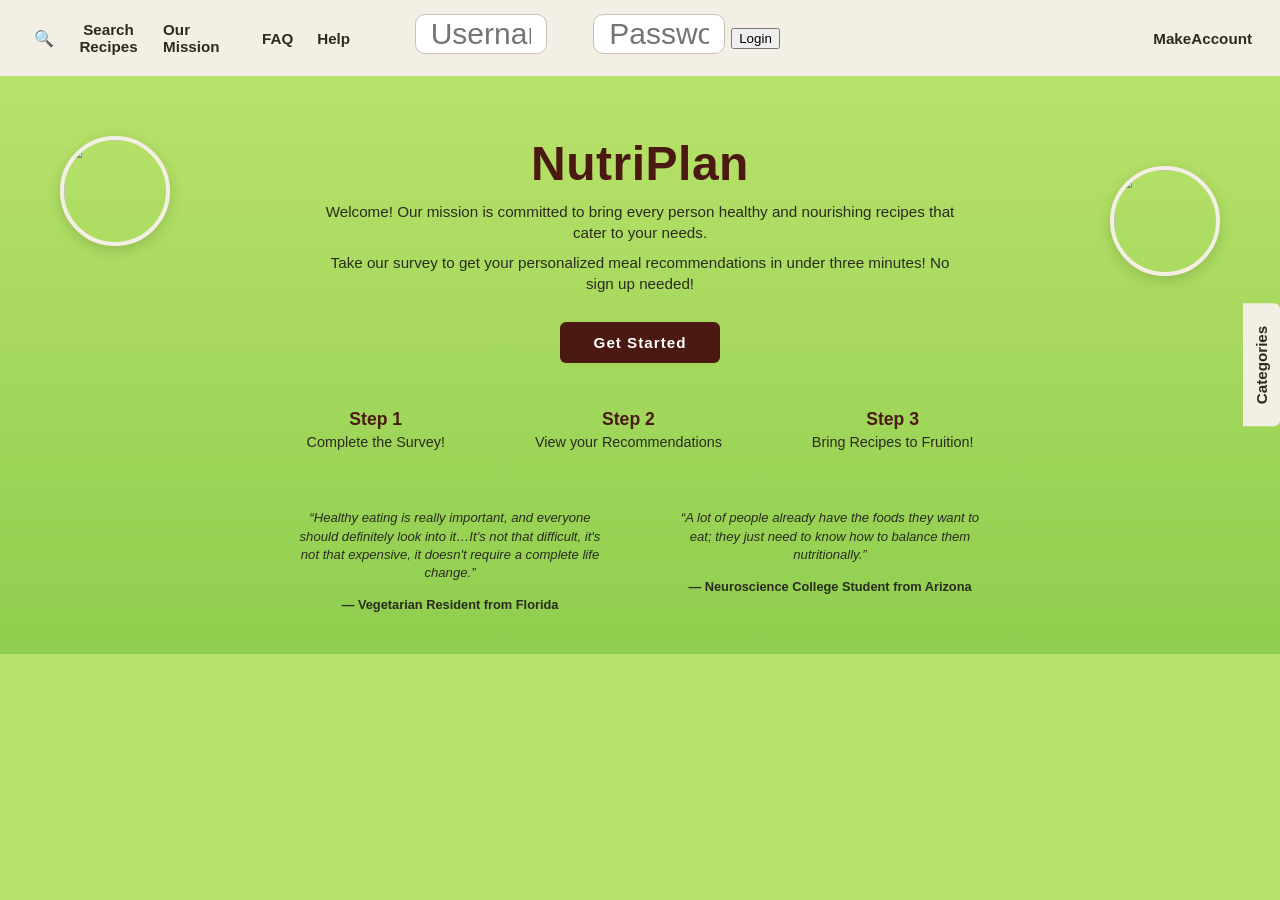
==== html/index.html @ 60be9936 "Add files via upload" ====
<!DOCTYPE html>
<html lang="en">
<head>
<meta charset="UTF-8">
<meta name="viewport" content="width=device-width, initial-scale=1.0">
<meta name="description" content="NutriPlan helps you find healthy, nourishing recipes tailored to your budget, diet, and goals. Take a 3-minute survey and get a personalized meal plan.">
<link rel="icon" href="images/favicon.ico" sizes="any">
<title>NutriPlan &mdash; Personalized Healthy Recipes</title>
<link rel="stylesheet" href="css/styles.css">
<script src="js/config.js"></script>
<script src="https://cdnjs.cloudflare.com/ajax/libs/blueimp-md5/2.19.0/js/md5.min.js"></script>
<script src="js/auth.js"></script>
<script src="js/home.js"></script>
<script src="js/cookies.js"></script>
</head>
<body>

  <!-- ===== TOP NAV ===== -->
  <header class="topnav">
    <button class="search-link" id="searchToggle" type="button" aria-haspopup="dialog" aria-expanded="false" aria-controls="searchOverlay">
      <span class="icon" aria-hidden="true">&#128269;</span> Search Recipes
    </button>

    <nav class="top-links">
      <a href="/html/mission.html">Our Mission</a>
      <a href="/html/faq.html">FAQ</a>
      <a href="/html/help.html">Help</a>
      

      <!-- Hidden Login Box -->
      <div class="login-box">
        <form>
          <input type="text" id="loginName" placeholder="Username" required>
          <input type="password" id="loginPassword" placeholder="Password" required>
          <button type="button" onclick="doLogin()">Login</button>
        </form>
        <span id="loginResult"></span>
      </div>

        <a href="/html/SignUp.html" id="">MakeAccount</a>
      <button class="categories-link-mobile" id="categoriesToggleMobile" type="button" aria-haspopup="dialog" aria-expanded="false" aria-controls="categoriesDrawer">Categories</button>
    </nav>
  </header>

  <!-- ===== SEARCH OVERLAY (hidden until toggled) ===== -->
  <div class="search-overlay" id="searchOverlay" role="dialog" aria-modal="true" aria-labelledby="searchLabel">
    <form class="search-box" id="searchForm">
      <label class="sr-only" id="searchLabel" for="searchInput">Search recipes</label>
      <input type="text" id="searchInput" name="q" placeholder="Search recipes, ingredients, cuisines..." autocomplete="off">
      <button type="submit">Search</button>
      <button type="button" class="close-btn" id="searchClose" aria-label="Close search">&times;</button>
    
    
    
    
    
    </form>
  </div>

  <!-- ===== HERO ===== -->
  <main>
    <section class="hero">
      <img class="hero-decor hero-decor--left"
           src="https://images.unsplash.com/photo-1598170845058-32b9d6a5da37?w=300&amp;h=300&amp;fit=crop&amp;auto=format&amp;q=80"
           alt="" aria-hidden="true" loading="lazy" width="110" height="110">
      <img class="hero-decor hero-decor--right"
           src="https://images.unsplash.com/photo-1565958000543-9dec3484c2f5?w=300&amp;h=300&amp;fit=crop&amp;auto=format&amp;q=80"
           alt="" aria-hidden="true" loading="lazy" width="110" height="110">

      <h1 class="logo">NutriPlan</h1>
      <p class="tagline">
        Welcome! Our mission is committed to bring every person healthy
        and nourishing recipes that cater to your needs.
      </p>
      <p class="cta-copy">
        Take our survey to get your personalized meal recommendations
        in under three minutes! No sign up needed!
      </p>

      <button class="get-started" id="getStartedBtn" type="button">Get Started</button>
      

      <!-- ===== STEPS ===== -->
      <h2 class="sr-only">How NutriPlan Works</h2>
      <div class="steps">
        <div class="step">
          <h3>Step 1</h3>
          <p>Complete the Survey!</p>
        </div>
        <div class="step">
          <h3>Step 2</h3>
          <p>View your Recommendations</p>
        </div>
        <div class="step">
          <h3>Step 3</h3>
          <p>Bring Recipes to Fruition!</p>
        </div>
      </div>

      <!-- ===== TESTIMONIALS ===== -->
      <h2 class="sr-only">What People Are Saying</h2>
      <div class="testimonials">
        <blockquote>
          <p>&ldquo;Healthy eating is really important, and everyone should
          definitely look into it&hellip;It's not that difficult, it's not
          that expensive, it doesn't require a complete life change.&rdquo;</p>
          <cite>&mdash; Vegetarian Resident from Florida</cite>
        </blockquote>
        <blockquote>
          <p>&ldquo;A lot of people already have the foods they want to eat;
          they just need to know how to balance them nutritionally.&rdquo;</p>
          <cite>&mdash; Neuroscience College Student from Arizona</cite>
        </blockquote>
      </div>

      <!-- ===== CATEGORIES TAB (desktop pull tab; hidden on mobile in favor of nav link) ===== -->
      <button class="categories-tab" id="categoriesToggle" type="button" aria-haspopup="dialog" aria-expanded="false" aria-controls="categoriesDrawer">Categories</button>
    </section>

    <!-- ===== FOOD STRIP ===== -->
    <div class="food-strip" role="img" aria-label="Assortment of fresh vegetables and fruits"></div>
  </main>

  <!-- ===== CATEGORIES DRAWER ===== -->
  <aside class="categories-drawer" id="categoriesDrawer" role="dialog" aria-modal="true" aria-labelledby="categoriesHeading">
    <button class="drawer-close" id="categoriesClose" type="button" aria-label="Close categories">&times;</button>
    <h2 id="categoriesHeading">Categories</h2>

    <div class="filter-group">
      <h3>Meal Type</h3>
     <!-- Vegan | DairyFree | GlutenFree | Garlic | Caffeine | Halal | Kosher | Vegetarian | MealCost -->

      <label><input type="checkbox" name="mealType" value="Vegan"> Vegan</label>
      <label><input type="checkbox" name="mealType" value="Dairy Free"> Dairy-Free</label>
      <label><input type="checkbox" name="mealType" value="GlutenFree"> Gluten-Free</label>
      <label><input type="checkbox" name="mealType" value="Garlic Free"> Garlic</label>
      <label><input type="checkbox" name="mealType" value="Caffeine Free"> Caffeine</label>
      <label><input type="checkbox" name="mealType" value="Halal"> Halal</label>
      <label><input type="checkbox" name="mealType" value="Kosher"> Kosher</label>
      <label><input type="checkbox" name="mealType" value="Vegetarian"> Vegetarian</label>
     
    </div>

    <div class="filter-group">
      <h3>Budget</h3>
      <label><input type="checkbox" name="budget" value="15"> Under $15</label>
      <label><input type="checkbox" name="budget" value="15-30"> $15-30</label>
      <label><input type="checkbox" name="budget" value="30plus"> $30 and above</label>
    </div>

    <div class="filter-group">
      <h3>Ingredient</h3>
      <div class="ingredient-toggle">
        <label><input type="radio" name="ingMode" value="include" checked> Include</label>
        <label><input type="radio" name="ingMode" value="exclude"> Exclude</label>
      </div>
      <label><input type="checkbox" name="ingredient" value="apples"> Apples</label>
      <label><input type="checkbox" name="ingredient" value="blueberries"> Blueberries</label>
      <label><input type="checkbox" name="ingredient" value="carrots"> Carrots</label>
      <label><input type="checkbox" name="ingredient" value="eggs"> Eggs</label>
    </div>

    <button class="apply-filters" id="applyFilters" type="button">Apply Filters</button>
  </aside>
  <div class="drawer-backdrop" id="drawerBackdrop"></div>

</body>
</html>
---- html/css/styles.css ----
:root {
  --green-light: #b9e26a;
  --green-mid: #8fce4e;
  --maroon: #4a1a12;
  --maroon-dark: #3a1310;
  --cream: #f4efe4;
  --text-dark: #2b2b1f;
  --radius: 6px;
}

* { box-sizing: border-box; }

.sr-only {
  position: absolute;
  width: 1px;
  height: 1px;
  padding: 0;
  margin: -1px;
  overflow: hidden;
  clip: rect(0, 0, 0, 0);
  white-space: nowrap;
  border: 0;
}

:focus-visible {
  outline: 3px solid #1a5c9e;
  outline-offset: 2px;
}

body
{
/* background-color: #233142; */
    margin: 0;
  font-family: 'Trebuchet MS', 'Segoe UI', sans-serif;
  color: var(--text-dark);
  background: var(--green-light);
}

body.no-scroll { overflow: hidden; }

@media (prefers-reduced-motion: reduce) {
  * { transition: none !important; animation: none !important; }
}

/* ===== TOP NAV ===== */
.topnav {
  display: flex;
  justify-content: space-between;
  align-items: center;
  padding: 14px 28px;
  background: var(--cream);
}

.search-link {
  background: none;
  border: none;
  font-size: 0.95rem;
  font-weight: 600;
  color: var(--text-dark);
  cursor: pointer;
  display: flex;
  align-items: center;
  gap: 6px;
}
.search-link .icon { font-size: 1rem; }

.top-links { display: flex; gap: 24px; align-items: center; }
.top-links a {
  color: var(--text-dark);
  text-decoration: none;
  font-size: 0.95rem;
  font-weight: 600;
}
.top-links a:hover { text-decoration: underline; }

.login-box {
    display: flex;
    align-items: center;
}

.login-box form {
    display: flex;
    align-items: center;
    gap: 6px;
    flex-wrap: nowrap;
}

.login-box input {
    width: 115px;
    padding: 6px 8px;
    border: 1px solid #c9c1b3;
    border-radius: var(--radius);
    font-size: 0.82rem;
}

.login-box button[type="submit"] {
    padding: 6px 12px;
    border: none;
    border-radius: var(--radius);
    background: var(--maroon);
    color: #fff;
    font-size: 0.82rem;
    font-weight: 700;
    cursor: pointer;
}

.categories-link-mobile {
  display: none;
  background: var(--maroon);
  color: #fff;
  border: none;
  padding: 6px 14px;
  border-radius: var(--radius);
  font-size: 0.85rem;
  font-weight: 600;
  cursor: pointer;
}

/* ===== SEARCH OVERLAY ===== */
.search-overlay {
  position: fixed;
  inset: 0;
  background: rgba(0,0,0,0.45);
  display: none;
  align-items: flex-start;
  justify-content: center;
  padding-top: 90px;
  z-index: 50;
}
.search-overlay.open { display: flex; }
.search-box {
  background: var(--cream);
  padding: 20px;
  border-radius: var(--radius);
  display: flex;
  gap: 10px;
  width: min(500px, 90vw);
}
.search-box input {
  flex: 1;
  padding: 10px 12px;
  border: 1px solid #ccc;
  border-radius: var(--radius);
  font-size: 1rem;
}
.search-box button[type="submit"] {
  background: var(--maroon);
  color: #fff;
  border: none;
  padding: 0 18px;
  border-radius: var(--radius);
  cursor: pointer;
}
.close-btn {
  background: none;
  border: none;
  font-size: 1.4rem;
  cursor: pointer;
  color: var(--text-dark);
}

/* ===== HERO ===== */
.hero {
  position: relative;
  background: linear-gradient(180deg, var(--green-light) 0%, var(--green-mid) 100%);
  text-align: center;
  padding: 60px 90px 40px;
  overflow: hidden;
}

.hero-decor {
  position: absolute;
  width: 110px;
  height: 110px;
  object-fit: cover;
  border-radius: 50%;
  top: 60px;
  border: 4px solid var(--cream);
  box-shadow: 0 4px 14px rgba(0,0,0,0.15);
}
.hero-decor--left { left: 60px; }
.hero-decor--right { right: 60px; top: 90px; }

.logo {
  font-size: 3rem;
  font-weight: 800;
  color: var(--maroon);
  margin: 0 0 10px;
  letter-spacing: 0.5px;
}

.tagline, .cta-copy {
  max-width: 640px;
  margin: 0 auto 8px;
  font-size: 0.95rem;
  color: var(--text-dark);
  line-height: 1.4;
}

.get-started {
  margin-top: 20px;
  background: var(--maroon);
  color: #fff;
  border: none;
  padding: 12px 34px;
  border-radius: var(--radius);
  font-size: 0.95rem;
  font-weight: 600;
  letter-spacing: 1px;
  cursor: pointer;
  transition: background 0.15s ease;
}
.get-started:hover { background: var(--maroon-dark); }

.steps {
  display: flex;
  justify-content: center;
  gap: 90px;
  margin-top: 46px;
  flex-wrap: wrap;
}
.step h3 {
  margin: 0 0 4px;
  color: var(--maroon);
  font-size: 1.1rem;
}
.step p { margin: 0; font-size: 0.9rem; }

.testimonials {
  display: flex;
  justify-content: center;
  gap: 60px;
  margin-top: 46px;
  flex-wrap: wrap;
  padding: 0 20px;
}
.testimonials blockquote {
  max-width: 320px;
  margin: 0;
  font-size: 0.82rem;
  font-style: italic;
  color: var(--text-dark);
  line-height: 1.4;
}
.testimonials cite {
  display: block;
  margin-top: 8px;
  font-style: normal;
  font-weight: 700;
  font-size: 0.8rem;
}

/* ===== CATEGORIES TAB ===== */
.categories-tab {
  position: absolute;
  right: 0;
  top: 50%;
  transform: translateY(-50%) rotate(180deg);
  writing-mode: vertical-rl;
  background: var(--cream);
  border: none;
  padding: 22px 10px;
  font-weight: 700;
  font-size: 0.95rem;
  border-radius: var(--radius) 0 0 var(--radius);
  cursor: pointer;
  color: var(--text-dark);
}

/* ===== FOOD STRIP ===== */
.food-strip {
  height: 160px;
  background-image: url('https://images.unsplash.com/photo-1563865436874-9aef32095fad?w=1600&h=320&fit=crop&auto=format&q=80');
  background-size: cover;
  background-position: center 40%;
}

/* ===== CATEGORIES DRAWER ===== */
.categories-drawer {
  position: fixed;
  top: 0;
  right: -340px;
  width: 320px;
  height: 100%;
  background: var(--cream);
  padding: 24px;
  box-shadow: -4px 0 14px rgba(0,0,0,0.2);
  transition: right 0.25s ease;
  z-index: 60;
  overflow-y: auto;
}
.categories-drawer.open { right: 0; }

.drawer-close {
  background: none;
  border: none;
  font-size: 1.6rem;
  position: absolute;
  top: 14px;
  right: 18px;
  cursor: pointer;
}

.categories-drawer h2 {
  color: var(--maroon);
  margin-top: 0;
}

.filter-group { margin-bottom: 22px; }
.filter-group h3 {
  font-size: 0.95rem;
  margin-bottom: 8px;
  color: var(--maroon);
}
.filter-group label {
  display: block;
  font-size: 0.88rem;
  margin-bottom: 6px;
  cursor: pointer;
}
.ingredient-toggle {
  display: flex;
  gap: 16px;
  margin-bottom: 10px;
}

.apply-filters {
  width: 100%;
  background: var(--maroon);
  color: #fff;
  border: none;
  padding: 10px;
  border-radius: var(--radius);
  font-weight: 600;
  cursor: pointer;
}

.drawer-backdrop {
  position: fixed;
  inset: 0;
  background: rgba(0,0,0,0.35);
  display: none;
  z-index: 55;
}
.drawer-backdrop.open { display: block; }

/* ===== RESPONSIVE ===== */
@media (max-width: 720px) {
  .hero { padding: 40px 20px 30px; }
  .hero-decor { display: none; }
  .steps { gap: 30px; }
  .testimonials { gap: 24px; }
  .logo { font-size: 2.2rem; }
  .categories-tab { display: none; }        /* desktop pull-tab hidden... */
  .categories-link-mobile { display: inline-block; } /* ...replaced by this nav trigger */
}

#title
{
    display: block;
    font-size: 40px;
    width: 100%;
    margin: 2% auto;
    text-align: center;
    font-family: 'Ubuntu', sans-serif;
    color: #FFFAFA;
}

#LoginDiv
{
    font-size: 20px;
    width: 0%;
    margin-left: 15%;
    padding: 25px;
   /* background-color:#f95959; */
}


#SignupDiv
{
    font-size: 30px;
    width: 70%;
    margin-left: 15%;
    padding: 25px;
    /* background-color:#f95959; */
}



#signupButton {
  width: 20%;
    margin-left: 40%;

}

#UserParadise
{
    font-size: 40px;
    text-align: center;
    font-family: 'Ubuntu', sans-serif;
    color: #FFFAFA;
    /*margin: 0 0 2% 0;*/
     margin-left: 3.5%;
    margin-bottom: 2%;
}

#SignUp
{
    font-size: 40px;
    text-align: center;
    font-family: 'Ubuntu', sans-serif;
    color: #FFFAFA;
    margin: 0 0 2% 0;
}


#options
{
    font-size: 30px;
    width: 70%;
    margin-left: 15%;
    padding: 25px;
     /* background-color:#f95959; */
}


#options h1
{
    text-align: center;
    font-family: 'Ubuntu', sans-serif;
    color: #FFFAFA;
}

#ContactBook
{
    font-size: 30px;
    width: 70%;
    margin-left: 15%;
    padding: 25px;
    /* background-color:#f95959; */
}

.section-divider {
    width: 80%;
    margin: 25px auto;
    border: 0;
    border-top: 1px solid rgba(255, 255, 255, 0.5);
}

#ContactBook h1
{
    font-size: 40px;
    width: 70%;
    margin-right: 15%;
    padding: 25px;
    text-align: left;
    font-family: 'Ubuntu', sans-serif;
    color: #FFFAFA;
}

#searchContactDiv h1
{
    text-align: center;
    font-family: 'Ubuntu', sans-serif;
    color: #FFFAFA;
}

#searchContactDiv
{
    font-size: 30px;
    width: 70%;
    margin-left: 15%;
    padding: 25px;
    /* background-color:#f95959; */
}

#loggedInDiv
{
    font-size: 30px;
    width: 70%;
    margin-left: 15%;
 /* background-color:#f95959; */
}

#accessUIDiv
{
    font-size: 30px;
    width: 70%;
    margin-left: 15%;
    padding: 25px;
     /* background-color:#f95959; */;
}

.buttons
{
    font-size: 30px;
    border-radius: 25px;
    width: 50%;
        height: 55px;
    margin-left: 25%;
        margin-bottom: 1%;
    font-family: 'Ubuntu', sans-serif;
}

.buttons:hover{
    background-color: #455d7a;
    color: #FFFFFF;
    opacity: 50%;
}

#loginName
{
        font-size: 30px;
}

.options {
  display: flex;       /* Aligns the buttons horizontally */
  gap: 10px;           /* Puts a 10px space between the buttons */
}

#signup{
font-size: 30px;
    width: 70%;
    margin-left: 15%;
    padding: 25px;
    /* background-color:#f95959; */

}


#loginPassword
{
        font-size: 30px;
}
#searchText
{
        font-size: 30px;
}
#colorText
{
        font-size: 30px;
}

input[type="text"],input[type="password"]{
    border-radius: 10px;
    text-align: center;
    width: 40%;
        height: 40px;
        font-size: 22px;
        padding: 0 15px;
    margin-left: 10%;
    margin-bottom: 2%;
    font-family: 'Ubuntu', sans-serif;
        box-sizing: border-box;
}

#inner-title{
    display: inline-block;
    font-size: 0.8em;
    width: 90%;
    text-align: center;
    margin-left: 5%;
    margin-bottom: 2%;
    font-family: 'Ubuntu', sans-serif;
    color: #FFFAFA;
}

#loginResult{
    display: inline-block;
    font-size: 0.8em;
    width: 90%;
    text-align: center;
    margin-left: 5%;
    margin-bottom: 2%;
    font-family: 'Ubuntu', sans-serif;
    color: #95060a;
}

#userName{
    /*display: inline-block;*/
    width: 80%;
    /*margin-left: 10%;*/
    text-align: center;
        font-family: 'Ubuntu', sans-serif;
    color: #FFFAFA;
}

#contactAddResult{
    display: inline-block;
    width: 80%;
    margin-left: 10%;
    text-align: center;
        font-family: 'Ubuntu', sans-serif;
    color: #FFFAFA;
}

#contactEditResult{
    display: inline-block;
    width: 80%;
    margin-left: 10%;
    text-align: center;
        font-family: 'Ubuntu', sans-serif;
    color: #FFFAFA;
}

#contactSearchResult{
    display: inline-block;
    width: 80%;
    margin-left: 10%;
    text-align: center;
        font-family: 'Ubuntu', sans-serif;
    color: #FFFAFA;
}

#ContactList,
#ContactList h3,
#ContactList p {
    display: block;
    font-size: 30px;
    width: 100%;
    margin: 2% auto 0 auto;
    text-align: left;
    font-family: 'Ubuntu', sans-serif;
    color: #FFFAFA;
}

#contactBook{
    display: inline-block;
    width: 80%;
    margin-left: 10%;
    text-align: center;
        font-family: 'Ubuntu', sans-serif;
    color: #FFFAFA;
}


#logoutButton{
    width: 20%;
    margin-left: 40%;
}

select{
    width: 30%;
    margin-left: 35%;
    margin-top: 2%;
    font-size: 0.75em;
    font-family: 'Ubuntu', sans-serif;
}

#colorSearchResult{
    display: none;
}

#contactDelResult{
    display: block;
    width: 80%;
    margin-left: 10%;
    text-align: center;
    font-family: 'Ubuntu', sans-serif;
    font-size: 30px;
    color: #FFFFFF !important;
    line-height: 1.4;
}

#colorAddResult{
    display: inline-block;
    font-size: 0.8em;
    width: 90%;
    text-align: center;
    margin-left: 5%;
    margin-top: 2%;
    margin-bottom: 1%;
    font-family: 'Ubuntu', sans-serif;
    color: #95060a;
}

/* ================================================================
   🆕 NUTRITION DASHBOARD STYLES (menu.html ONLY)
   ================================================================ */

#dashboard {
    max-width: 480px;
    margin: 0 auto;
    padding: 20px;
    background-color: #f5f5f5;
    font-family: 'Ubuntu', sans-serif;
    color: #333;
}

/* Header styles - only inside dashboard */
#dashboard #header h1 {
    font-size: 24px;
    color: #333;
    margin-bottom: 5px;
}

#dashboard #header #currentDate {
    color: #888;
    font-size: 14px;
    margin-top: 0;
}

/* Nutrition cards - only inside dashboard */
#dashboard .nutrition-card {
    background: white;
    border-radius: 12px;
    padding: 15px 20px;
    margin-bottom: 15px;
    box-shadow: 0 2px 8px rgba(0,0,0,0.1);
}

#dashboard .nutrition-card h2 {
    font-size: 16px;
    color: #555;
    margin-bottom: 10px;
}

/* Nutrition stats - only inside dashboard */
#dashboard .nutrition-stat {
    display: flex;
    justify-content: space-between;
    font-size: 14px;
    color: #333;
    margin-bottom: 5px;
}

#dashboard .nutrition-stat .percentage {
    color: #4CAF50;
    font-weight: bold;
}

/* Progress bars - only inside dashboard */
#dashboard .progress-bar {
    width: 100%;
    height: 8px;
    background-color: #e0e0e0;
    border-radius: 10px;
    margin-bottom: 15px;
    overflow: hidden;
}

#dashboard .progress-bar .progress {
    height: 100%;
    background: linear-gradient(90deg, #4CAF50, #8BC34A);
    border-radius: 10px;
    transition: width 0.5s ease;
}

/* Meal cards - only inside dashboard */
#dashboard .meal-card {
    background: white;
    border-radius: 12px;
    padding: 12px 16px;
    margin-bottom: 10px;
    display: flex;
    justify-content: space-between;
    align-items: center;
    border: 1px solid #f0f0f0;
    box-shadow: 0 1px 4px rgba(0,0,0,0.08);
}

#dashboard .meal-card .meal-name {
    font-weight: bold;
    color: #333;
    font-size: 15px;
}

#dashboard .meal-card .meal-details {
    color: #888;
    font-size: 13px;
}

#dashboard .meal-card .meal-calories {
    color: #4CAF50;
    font-weight: bold;
    font-size: 14px;
}

/* Add meal button - only inside dashboard */
#dashboard #addMealBtn {
    background: none;
    border: 2px dashed #4CAF50;
    color: #4CAF50;
    padding: 10px;
    border-radius: 8px;
    width: 100%;
    font-size: 14px;
    cursor: pointer;
    margin-top: 5px;
    font-family: 'Ubuntu', sans-serif;
}

#dashboard #addMealBtn:hover {
    background: #f0f8f0;
}

/* Quick add grid - only inside dashboard */
#dashboard .quick-add-grid {
    display: grid;
    grid-template-columns: 1fr 1fr;
    gap: 10px;
    margin: 10px 0;
}

#dashboard .quick-add-btn {
    background: white;
    border: 1px solid #ddd;
    border-radius: 10px;
    padding: 12px;
    font-size: 14px;
    cursor: pointer;
    transition: all 0.2s;
    font-family: 'Ubuntu', sans-serif;
}

#dashboard .quick-add-btn:hover {
    background: #4CAF50;
    color: white;
    border-color: #4CAF50;
}

/* Week days grid - only inside dashboard */
#dashboard .week-days {
    display: flex;
    justify-content: space-between;
    gap: 5px;
    margin: 10px 0;
}

#dashboard .week-day {
    background: white;
    border-radius: 8px;
    padding: 8px 4px;
    text-align: center;
    flex: 1;
    font-size: 12px;
    box-shadow: 0 1px 3px rgba(0,0,0,0.08);
}

#dashboard .week-day .day {
    color: #888;
    font-size: 10px;
    text-transform: uppercase;
}

#dashboard .week-day .date {
    font-weight: bold;
    color: #333;
    font-size: 16px;
}

#dashboard .week-day.today {
    background: #4CAF50;
}

#dashboard .week-day.today .day,
#dashboard .week-day.today .date {
    color: white;
}

/* Suggestion cards - only inside dashboard */
#dashboard .suggestion-card {
    background: white;
    border-radius: 10px;
    padding: 12px 16px;
    margin-bottom: 8px;
    display: flex;
    justify-content: space-between;
    align-items: center;
    box-shadow: 0 1px 3px rgba(0,0,0,0.08);
    border: 1px solid #f0f0f0;
}

#dashboard .suggestion-card .suggestion-name {
    font-weight: bold;
    color: #333;
    font-size: 14px;
}

#dashboard .suggestion-card .suggestion-details {
    color: #888;
    font-size: 12px;
}

/* Grocery items - only inside dashboard */
#dashboard .grocery-items {
    display: flex;
    flex-wrap: wrap;
    gap: 8px;
    margin: 10px 0;
}

#dashboard .grocery-tag {
    background: #e8f5e9;
    color: #2e7d32;
    padding: 5px 12px;
    border-radius: 20px;
    font-size: 13px;
}

/* Grocery count text - only inside dashboard */
#dashboard .grocery-count-text {
    font-size: 14px;
    color: #666;
}

/* Bottom navigation - only inside dashboard */
#dashboard .bottom-nav {
    position: fixed;
    bottom: 0;
    left: 0;
    right: 0;
    background: white;
    display: flex;
    justify-content: space-evenly;
    align-items: center;
    padding: 10px 0;
    box-shadow: 0 -2px 10px rgba(0,0,0,0.1);
    max-width: 480px;
    margin: 0 auto;
    border-radius: 15px 15px 0 0;
}

#dashboard .nav-item {
    text-align: center;
    font-size: 12px;
    color: #888;
    cursor: pointer;
    flex: 1;
    padding: 5px 0;
    border: none;
    background: none;
    font-family: 'Ubuntu', sans-serif;
}

#dashboard .nav-item.active {
    color: #4CAF50;
    font-weight: bold;
}

#dashboard .nav-item .nav-icon {
    display: block;
    font-size: 20px;
    margin-bottom: 2px;
}

/* Refresh button - only inside dashboard */
#dashboard #refreshBtn {
    background: none;
    border: 1px solid #ddd;
    border-radius: 20px;
    padding: 4px 12px;
    font-size: 12px;
    cursor: pointer;
    color: #888;
    float: right;
    margin-top: -30px;
}

/* Loading text - only inside dashboard */
#dashboard .loading-text {
    color: #888;
    font-size: 14px;
    text-align: center;
    padding: 20px;
}

/* Responsive adjustments - only for dashboard */
@media (max-width: 480px) {
    #dashboard {
        padding: 15px;
        padding-bottom: 80px;
    }

    #dashboard .nutrition-stat {
        font-size: 13px;
    }

    #dashboard .meal-card {
        padding: 10px 12px;
    }
}
/*Start for FAQ page*/
.faq-container {
  max-width: 700px;
  margin: 40px auto;
  padding: 0 20px;
  text-align: center;
}

.faq-item {
  border-bottom: 1px solid #000000;
}

.faq-question {
  width: 100%;
  position: relative;
  text-align: center;
  background: none;
  border: none;
  padding: 18px 40px 18px 0;
  font-size: 1.1rem;
  font-weight: bold;
  cursor: pointer;
  display: block;
}

.faq-question:hover {
  color: #ffffff;
}

.arrow {
  position: absolute;
  right: 0;
  top: 50%;
  transform: translateY(-50%);
  transition: transform 0.3s ease;
}

.faq-question.active .arrow {
  transform: translateY(-50%) rotate(180deg);
}

.faq-answer {
  max-height: 0;
  overflow: hidden;
  transition: max-height 0.3s ease;
  text-align: center;
}

.faq-answer p {
  padding-bottom: 18px;
  margin: 0;
  color: #120808;
}

.faq-header {
  display: grid;
  grid-template-columns: 1fr 1fr 1fr;
  align-items: center;
  padding: 20px 40px;
  background-color: #f5f0e6;
  border-bottom: 1px solid #ddd;
}

.header-link {
  text-decoration: none;
  color: #444;
  font-weight: bold;
  font-size: 1rem;
}

.header-link:hover {
  color: #000;
}

.header-home {
  font-size: 1.1rem;
  justify-self: center;
}

.faq-header .header-link:first-child {
  justify-self: start;
}

.faq-header .header-link:last-child {
  justify-self: end;
}
/*End for FAQ page*/

/* ===== SURVEY PAGE ===== */
.survey-page {
  min-height: 100vh;
  display: flex;
  align-items: flex-start;
  justify-content: center;
  background: linear-gradient(180deg, var(--green-light) 0%, var(--green-mid) 100%);
  padding: 50px 20px 100px;
}

.survey-card {
  background: var(--cream);
  border-radius: var(--radius);
  padding: 40px;
  width: 100%;
  max-width: 600px;
  box-shadow: 0 8px 24px rgba(0,0,0,0.15);
}

.survey-title {
  font-size: 1.8rem;
  color: var(--maroon);
  margin: 0 0 6px;
  text-align: center;
}

.survey-subtitle {
  text-align: center;
  font-size: 0.95rem;
  color: var(--text-dark);
  margin: 0 0 30px;
}

.survey-form {
  display: flex;
  flex-direction: column;
  gap: 30px;
}

.survey-section h2 {
  font-size: 1.05rem;
  color: var(--maroon);
  margin: 0 0 14px;
}

.survey-options {
  display: flex;
  flex-wrap: wrap;
  gap: 10px;
}

.survey-option {
  display: flex;
  align-items: center;
  gap: 8px;
  background: #fff;
  border: 1px solid #ddd;
  border-radius: 20px;
  padding: 8px 16px;
  font-size: 0.9rem;
  cursor: pointer;
  transition: border-color 0.15s ease, background 0.15s ease;
}

.survey-option:has(input:checked) {
  border-color: var(--maroon);
  background: #f9f0ed;
}

.survey-option input {
  cursor: pointer;
}

.survey-textarea {
  width: 100%;
  min-height: 80px;
  padding: 12px;
  border: 1px solid #c9c1b3;
  border-radius: var(--radius);
  font-family: inherit;
  font-size: 0.9rem;
  resize: vertical;
  box-sizing: border-box;
}

.survey-textarea:focus {
  outline: none;
  border-color: var(--maroon);
}

.survey-submit,
.survey-submit-link {
  background: var(--maroon);
  color: #fff;
  border: none;
  padding: 14px;
  border-radius: var(--radius);
  font-size: 1rem;
  font-weight: 700;
  cursor: pointer;
  text-align: center;
  text-decoration: none;
  display: block;
  transition: background 0.15s ease;
}

.survey-submit:hover,
.survey-submit-link:hover {
  background: var(--maroon-dark);
}

.survey-result {
  text-align: center;
}

@media (max-width: 480px) {
  .survey-card {
    padding: 26px 20px;
  }
}
/* ===== END OF SURVEY PAGE ===== */


/* ===== RESPONSIVE LAYOUT ===== */
@media (min-width: 1024px) {
    #dashboard .nutrition-card,
    #dashboard .meal-card,
    #dashboard .suggestion-card {
        padding: 20px 24px;
        font-size: 15px;
    }

    #dashboard .nutrition-card h2 {
        font-size: 18px;
        margin-bottom: 12px;
    }

    #dashboard .meal-card .meal-name {
        font-size: 17px;
    }

    #dashboard .meal-card .meal-calories {
        font-size: 15px;
    }

    #dashboard .quick-add-grid {
        grid-template-columns: repeat(4, 1fr);
    }

    #dashboard .quick-add-btn {
        font-size: 15px;
        padding: 14px;
    }

    #dashboard .week-days {
        gap: 12px;
    }

    #dashboard .week-day {
        padding: 12px 6px;
        font-size: 14px;
    }
}
/* ===== END OF RESPONSIVE LAYOUT ===== */

/* ==== LOG OUT BUTTON FIX ONLY ON DASHBOARD ==== */
#dashboard .logout-container {
    display: flex;
    justify-content: center;
    margin-top: 20px;
}

#dashboard #logoutButton {
    width: 100%;
    max-width: 240px;
    height: 48px;
    margin: 0;
    font-size: 16px;
    border-radius: 10px;
}
/* ==== END LOG OUT BUTTON FIX ONLY ON DASHBOARD ==== */
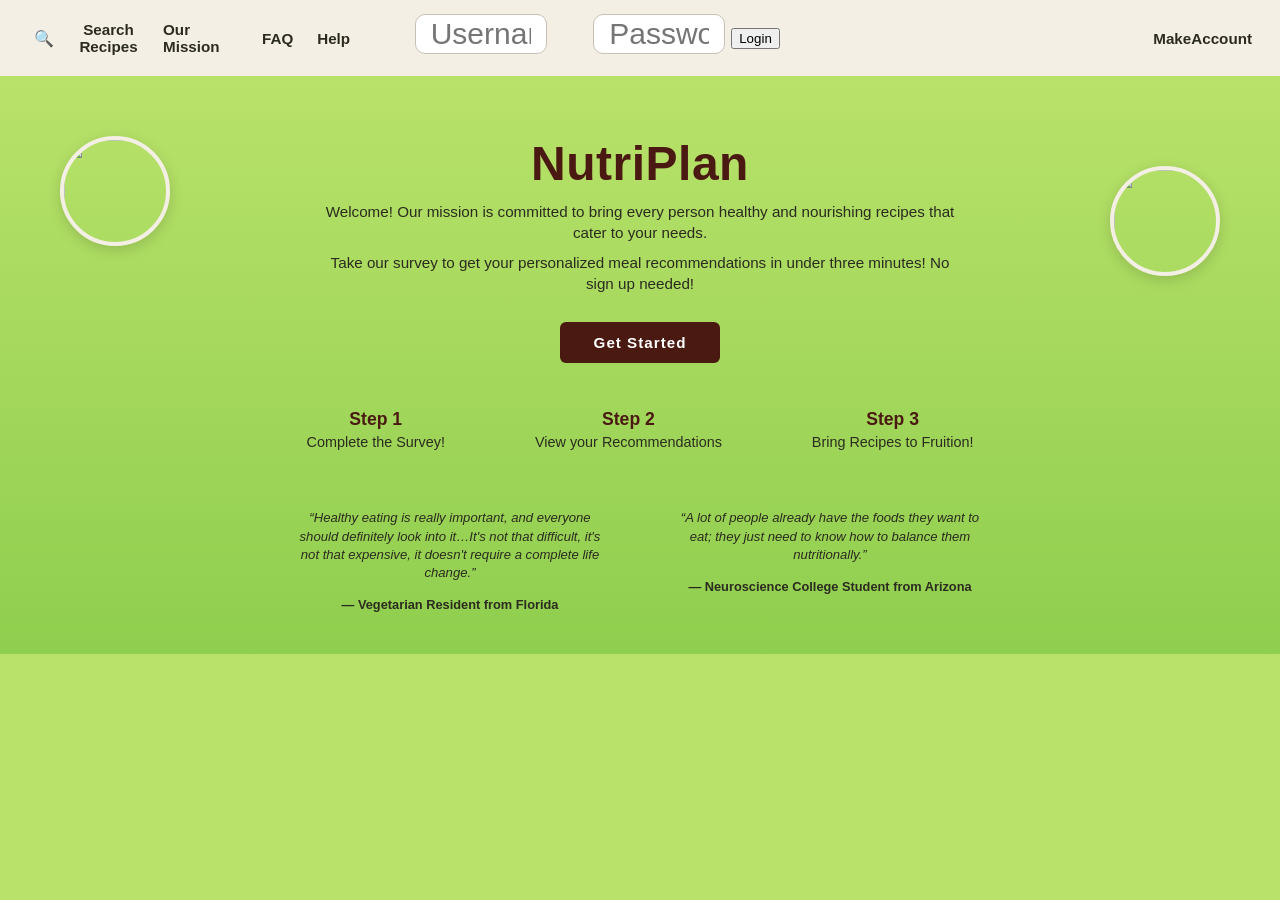
==== commit 37a0b17e: "Remove Ingredients from filters, combine filters and search. Needs beautification" ====
--- a/html/index.html
+++ b/html/index.html
@@ -45,12 +45,39 @@
   <!-- ===== SEARCH OVERLAY (hidden until toggled) ===== -->
   <div class="search-overlay" id="searchOverlay" role="dialog" aria-modal="true" aria-labelledby="searchLabel">
     <form class="search-box" id="searchForm">
+      <button type="button" class="close-btn" id="searchClose" aria-label="Close search">&times;</button>
       <label class="sr-only" id="searchLabel" for="searchInput">Search recipes</label>
       <input type="text" id="searchInput" name="q" placeholder="Search recipes, ingredients, cuisines..." autocomplete="off">
       <button type="submit">Search</button>
-      <button type="button" class="close-btn" id="searchClose" aria-label="Close search">&times;</button>
+
     
     
+      <!-- Filters -->
+      <div class="filter-group">
+      <h3>Meal Type</h3>
+     <!-- Vegan | DairyFree | GlutenFree | Garlic | Caffeine | Halal | Kosher | Vegetarian | MealCost -->
+
+        <label><input type="checkbox" name="mealType" value="Vegan"> Vegan</label>
+        <label><input type="checkbox" name="mealType" value="Dairy Free"> Dairy-Free</label>
+        <label><input type="checkbox" name="mealType" value="GlutenFree"> Gluten-Free</label>
+        <label><input type="checkbox" name="mealType" value="Garlic Free"> Garlic</label>
+        <label><input type="checkbox" name="mealType" value="Caffeine Free"> Caffeine</label>
+        <label><input type="checkbox" name="mealType" value="Halal"> Halal</label>
+        <label><input type="checkbox" name="mealType" value="Kosher"> Kosher</label>
+        <label><input type="checkbox" name="mealType" value="Vegetarian"> Vegetarian</label>
+     
+      </div>
+
+      <div class="filter-group">
+        <h3>Budget</h3>
+        <label><input type="checkbox" name="budget" value="5"> Under $5</label>
+        <label><input type="checkbox" name="budget" value="5-10"> $5-$10</label>
+        <label><input type="checkbox" name="budget" value="10plus"> $10 and above</label>
+      </div>
+
+    
+  
+
     
     
     
@@ -112,57 +139,11 @@
           <cite>&mdash; Neuroscience College Student from Arizona</cite>
         </blockquote>
       </div>
-
-      <!-- ===== CATEGORIES TAB (desktop pull tab; hidden on mobile in favor of nav link) ===== -->
-      <button class="categories-tab" id="categoriesToggle" type="button" aria-haspopup="dialog" aria-expanded="false" aria-controls="categoriesDrawer">Categories</button>
-    </section>
+   </section>
 
     <!-- ===== FOOD STRIP ===== -->
     <div class="food-strip" role="img" aria-label="Assortment of fresh vegetables and fruits"></div>
   </main>
 
-  <!-- ===== CATEGORIES DRAWER ===== -->
-  <aside class="categories-drawer" id="categoriesDrawer" role="dialog" aria-modal="true" aria-labelledby="categoriesHeading">
-    <button class="drawer-close" id="categoriesClose" type="button" aria-label="Close categories">&times;</button>
-    <h2 id="categoriesHeading">Categories</h2>
-
-    <div class="filter-group">
-      <h3>Meal Type</h3>
-     <!-- Vegan | DairyFree | GlutenFree | Garlic | Caffeine | Halal | Kosher | Vegetarian | MealCost -->
-
-      <label><input type="checkbox" name="mealType" value="Vegan"> Vegan</label>
-      <label><input type="checkbox" name="mealType" value="Dairy Free"> Dairy-Free</label>
-      <label><input type="checkbox" name="mealType" value="GlutenFree"> Gluten-Free</label>
-      <label><input type="checkbox" name="mealType" value="Garlic Free"> Garlic</label>
-      <label><input type="checkbox" name="mealType" value="Caffeine Free"> Caffeine</label>
-      <label><input type="checkbox" name="mealType" value="Halal"> Halal</label>
-      <label><input type="checkbox" name="mealType" value="Kosher"> Kosher</label>
-      <label><input type="checkbox" name="mealType" value="Vegetarian"> Vegetarian</label>
-     
-    </div>
-
-    <div class="filter-group">
-      <h3>Budget</h3>
-      <label><input type="checkbox" name="budget" value="15"> Under $15</label>
-      <label><input type="checkbox" name="budget" value="15-30"> $15-30</label>
-      <label><input type="checkbox" name="budget" value="30plus"> $30 and above</label>
-    </div>
-
-    <div class="filter-group">
-      <h3>Ingredient</h3>
-      <div class="ingredient-toggle">
-        <label><input type="radio" name="ingMode" value="include" checked> Include</label>
-        <label><input type="radio" name="ingMode" value="exclude"> Exclude</label>
-      </div>
-      <label><input type="checkbox" name="ingredient" value="apples"> Apples</label>
-      <label><input type="checkbox" name="ingredient" value="blueberries"> Blueberries</label>
-      <label><input type="checkbox" name="ingredient" value="carrots"> Carrots</label>
-      <label><input type="checkbox" name="ingredient" value="eggs"> Eggs</label>
-    </div>
-
-    <button class="apply-filters" id="applyFilters" type="button">Apply Filters</button>
-  </aside>
-  <div class="drawer-backdrop" id="drawerBackdrop"></div>
-
 </body>
 </html>
--- a/html/css/styles.css
+++ b/html/css/styles.css
@@ -133,6 +133,7 @@
   padding: 20px;
   border-radius: var(--radius);
   display: flex;
+  flex-direction: column;
   gap: 10px;
   width: min(500px, 90vw);
 }
@@ -1248,4 +1249,4 @@
     font-size: 16px;
     border-radius: 10px;
 }
-/* ==== END LOG OUT BUTTON FIX ONLY ON DASHBOARD ==== */+/* ==== END LOG OUT BUTTON FIX ONLY ON DASHBOARD ==== */
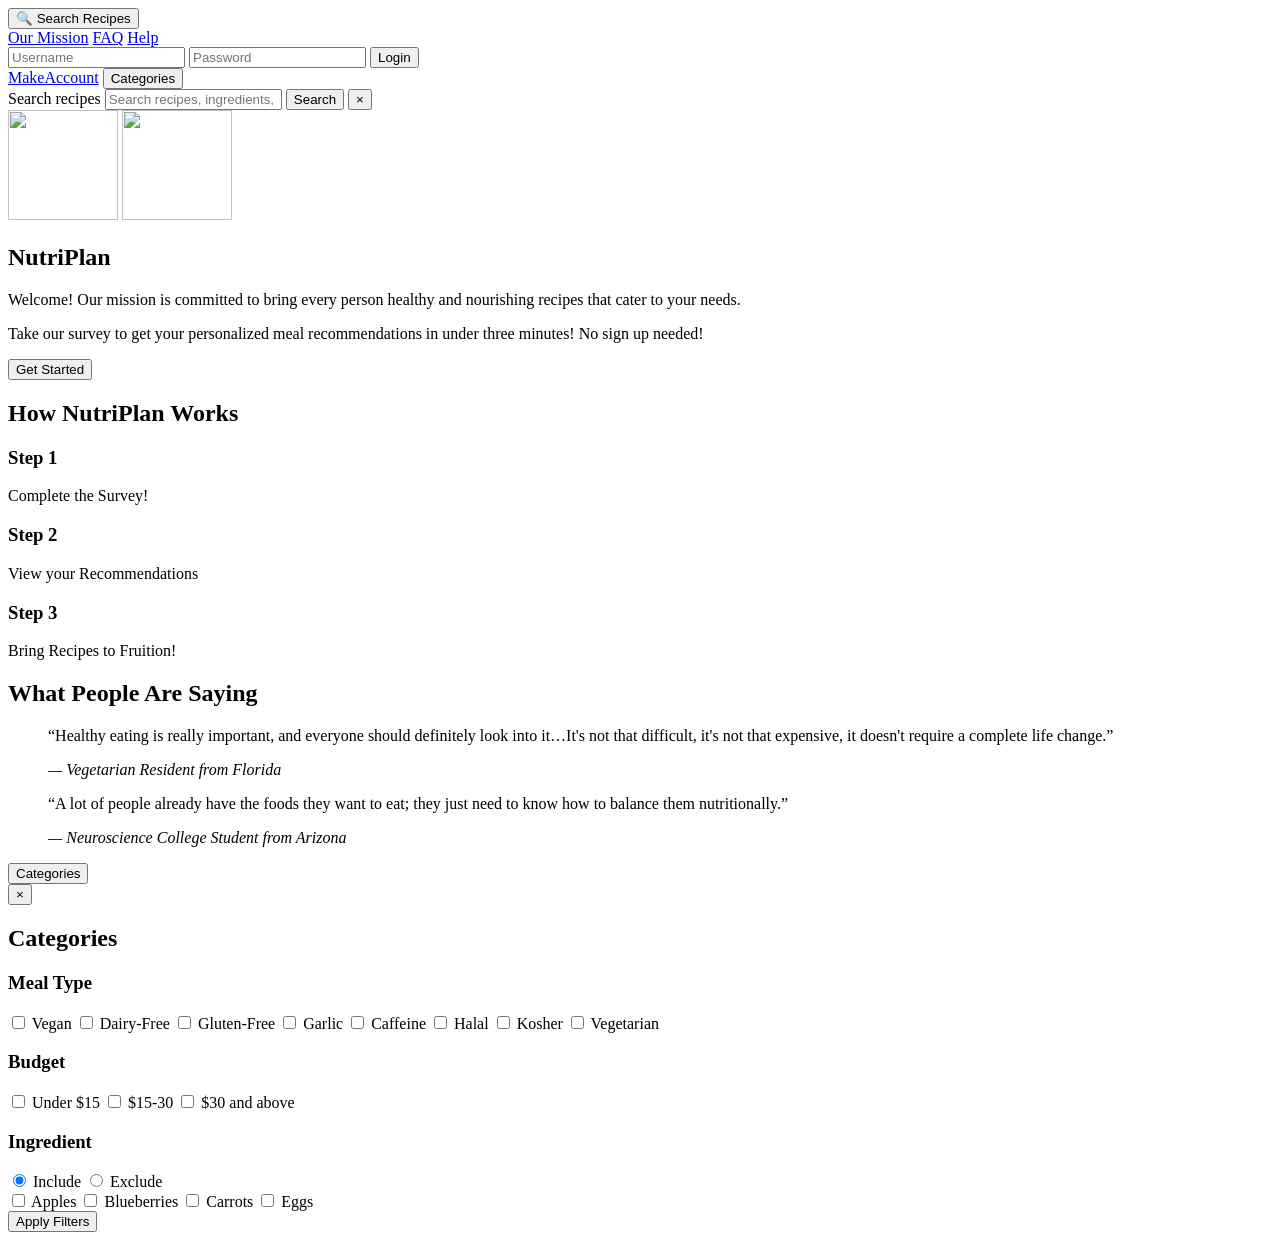
==== commit 487af6f3: "Add files via upload" ====
--- a/html/index.html
+++ b/html/index.html
@@ -45,39 +45,12 @@
   <!-- ===== SEARCH OVERLAY (hidden until toggled) ===== -->
   <div class="search-overlay" id="searchOverlay" role="dialog" aria-modal="true" aria-labelledby="searchLabel">
     <form class="search-box" id="searchForm">
-      <button type="button" class="close-btn" id="searchClose" aria-label="Close search">&times;</button>
       <label class="sr-only" id="searchLabel" for="searchInput">Search recipes</label>
       <input type="text" id="searchInput" name="q" placeholder="Search recipes, ingredients, cuisines..." autocomplete="off">
       <button type="submit">Search</button>
-
+      <button type="button" class="close-btn" id="searchClose" aria-label="Close search">&times;</button>
     
     
-      <!-- Filters -->
-      <div class="filter-group">
-      <h3>Meal Type</h3>
-     <!-- Vegan | DairyFree | GlutenFree | Garlic | Caffeine | Halal | Kosher | Vegetarian | MealCost -->
-
-        <label><input type="checkbox" name="mealType" value="Vegan"> Vegan</label>
-        <label><input type="checkbox" name="mealType" value="Dairy Free"> Dairy-Free</label>
-        <label><input type="checkbox" name="mealType" value="GlutenFree"> Gluten-Free</label>
-        <label><input type="checkbox" name="mealType" value="Garlic Free"> Garlic</label>
-        <label><input type="checkbox" name="mealType" value="Caffeine Free"> Caffeine</label>
-        <label><input type="checkbox" name="mealType" value="Halal"> Halal</label>
-        <label><input type="checkbox" name="mealType" value="Kosher"> Kosher</label>
-        <label><input type="checkbox" name="mealType" value="Vegetarian"> Vegetarian</label>
-     
-      </div>
-
-      <div class="filter-group">
-        <h3>Budget</h3>
-        <label><input type="checkbox" name="budget" value="5"> Under $5</label>
-        <label><input type="checkbox" name="budget" value="5-10"> $5-$10</label>
-        <label><input type="checkbox" name="budget" value="10plus"> $10 and above</label>
-      </div>
-
-    
-  
-
     
     
     
@@ -139,11 +112,57 @@
           <cite>&mdash; Neuroscience College Student from Arizona</cite>
         </blockquote>
       </div>
-   </section>
+
+      <!-- ===== CATEGORIES TAB (desktop pull tab; hidden on mobile in favor of nav link) ===== -->
+      <button class="categories-tab" id="categoriesToggle" type="button" aria-haspopup="dialog" aria-expanded="false" aria-controls="categoriesDrawer">Categories</button>
+    </section>
 
     <!-- ===== FOOD STRIP ===== -->
     <div class="food-strip" role="img" aria-label="Assortment of fresh vegetables and fruits"></div>
   </main>
 
+  <!-- ===== CATEGORIES DRAWER ===== -->
+  <aside class="categories-drawer" id="categoriesDrawer" role="dialog" aria-modal="true" aria-labelledby="categoriesHeading">
+    <button class="drawer-close" id="categoriesClose" type="button" aria-label="Close categories">&times;</button>
+    <h2 id="categoriesHeading">Categories</h2>
+
+    <div class="filter-group">
+      <h3>Meal Type</h3>
+     <!-- Vegan | DairyFree | GlutenFree | Garlic | Caffeine | Halal | Kosher | Vegetarian | MealCost -->
+
+      <label><input type="checkbox" name="mealType" value="Vegan"> Vegan</label>
+      <label><input type="checkbox" name="mealType" value="Dairy Free"> Dairy-Free</label>
+      <label><input type="checkbox" name="mealType" value="GlutenFree"> Gluten-Free</label>
+      <label><input type="checkbox" name="mealType" value="Garlic Free"> Garlic</label>
+      <label><input type="checkbox" name="mealType" value="Caffeine Free"> Caffeine</label>
+      <label><input type="checkbox" name="mealType" value="Halal"> Halal</label>
+      <label><input type="checkbox" name="mealType" value="Kosher"> Kosher</label>
+      <label><input type="checkbox" name="mealType" value="Vegetarian"> Vegetarian</label>
+     
+    </div>
+
+    <div class="filter-group">
+      <h3>Budget</h3>
+      <label><input type="checkbox" name="budget" value="15"> Under $15</label>
+      <label><input type="checkbox" name="budget" value="15-30"> $15-30</label>
+      <label><input type="checkbox" name="budget" value="30plus"> $30 and above</label>
+    </div>
+
+    <div class="filter-group">
+      <h3>Ingredient</h3>
+      <div class="ingredient-toggle">
+        <label><input type="radio" name="ingMode" value="include" checked> Include</label>
+        <label><input type="radio" name="ingMode" value="exclude"> Exclude</label>
+      </div>
+      <label><input type="checkbox" name="ingredient" value="apples"> Apples</label>
+      <label><input type="checkbox" name="ingredient" value="blueberries"> Blueberries</label>
+      <label><input type="checkbox" name="ingredient" value="carrots"> Carrots</label>
+      <label><input type="checkbox" name="ingredient" value="eggs"> Eggs</label>
+    </div>
+
+    <button class="apply-filters" id="applyFilters" type="button">Apply Filters</button>
+  </aside>
+  <div class="drawer-backdrop" id="drawerBackdrop"></div>
+
 </body>
 </html>
